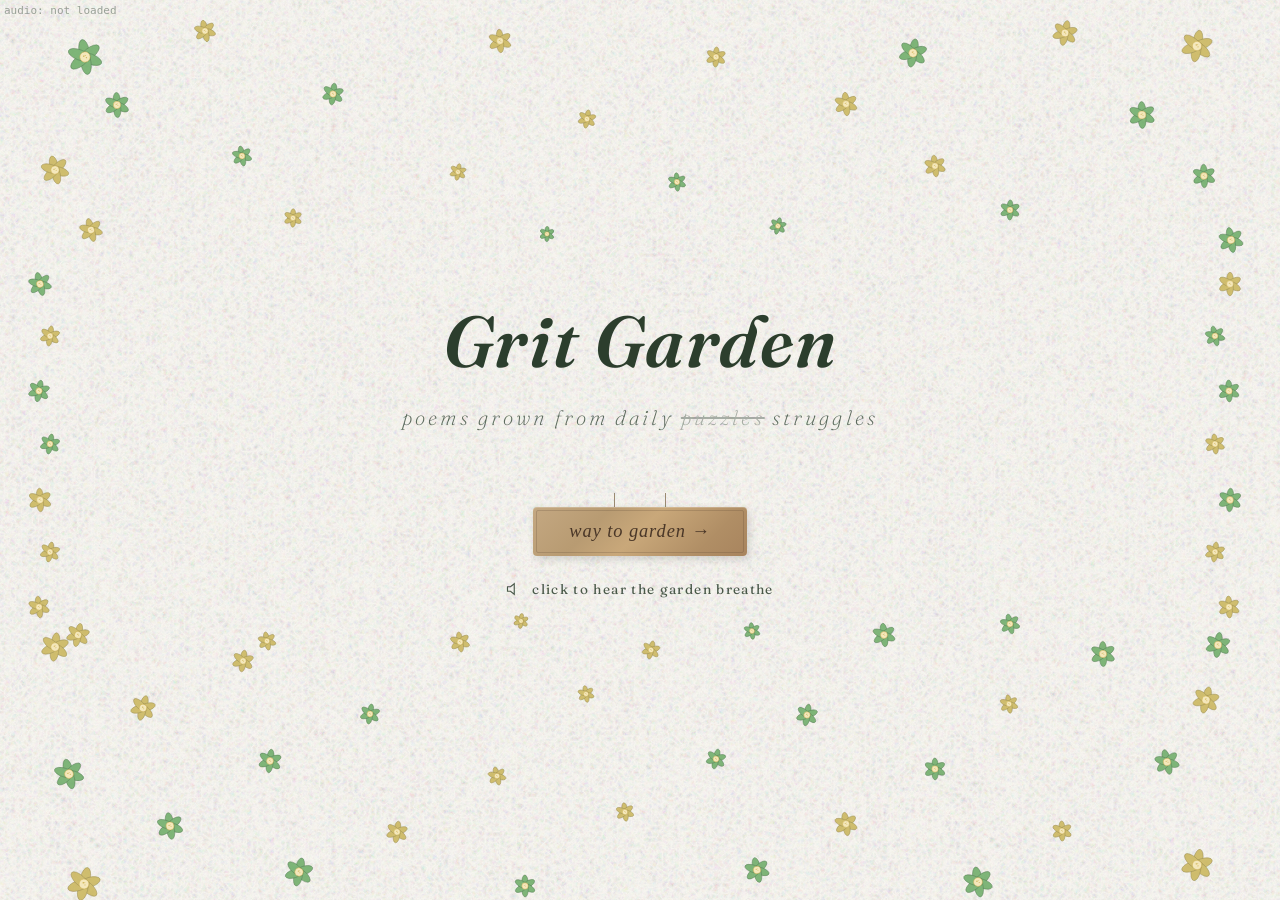
==== index.html @ 67c1cd51 "Update: navigation board design" ====
<!DOCTYPE html>
<html lang="en">
<head>
  <meta charset="UTF-8">
  <meta name="viewport" content="width=device-width, initial-scale=1.0">
  <title>Grit Garden</title>
  <meta name="description" content="A garden of poems grown from daily struggles. Each flower tells the story of persistence.">

  <!-- Open Graph -->
  <meta property="og:title" content="Grit Garden">
  <meta property="og:description" content="A garden of poems grown from daily struggles.">
  <meta property="og:type" content="website">

  <!-- Fonts -->
  <link rel="preconnect" href="https://fonts.googleapis.com">
  <link rel="preconnect" href="https://fonts.gstatic.com" crossorigin>
  <link href="https://fonts.googleapis.com/css2?family=Fraunces:ital,wght@0,200;0,600;1,200;1,600&family=DM+Serif+Display&display=swap" rel="stylesheet">

  <style>
    * {
      margin: 0;
      padding: 0;
      box-sizing: border-box;
    }

    :root {
      --bg-color: #f8f6f1;
      --text-color: #2c3e2d;
      --text-muted: #5d6b5e;
      --green: #6aaa64;
      --green-dark: #3d6b3d;
      --yellow: #c9b458;
    }

    body {
      font-family: 'DM Serif Display', Georgia, serif;
      background-color: var(--bg-color);
      color: var(--text-color);
      min-height: 100vh;
      display: flex;
      flex-direction: column;
      align-items: center;
      justify-content: center;
      position: relative;
      overflow: hidden;
    }

    /* Subtle sand texture */
    body::before {
      content: '';
      position: fixed;
      top: 0;
      left: 0;
      width: 100%;
      height: 100%;
      pointer-events: none;
      opacity: 0.25;
      background-image: url("data:image/svg+xml,%3Csvg viewBox='0 0 400 400' xmlns='http://www.w3.org/2000/svg'%3E%3Cfilter id='noise'%3E%3CfeTurbulence type='turbulence' baseFrequency='0.4' numOctaves='3' stitchTiles='stitch'/%3E%3C/filter%3E%3Crect width='100%' height='100%' filter='url(%23noise)'/%3E%3C/svg%3E");
    }

    /* Scattered flowers container */
    .scattered-flowers {
      position: fixed;
      top: 0;
      left: 0;
      width: 100%;
      height: 100%;
      pointer-events: none;
      z-index: 0;
    }

    .scattered-flower {
      position: absolute;
      opacity: 0.85;
      animation: gentle-float 8s ease-in-out infinite;
    }

    .scattered-flower:nth-child(odd) {
      animation-direction: reverse;
    }

    .scattered-flower.side-only {
      display: block;
    }

    @media (max-width: 600px) {
      .scattered-flower.side-only {
        display: block;
      }
    }

    @keyframes gentle-float {
      0%, 100% { transform: translateY(0) rotate(0deg); }
      50% { transform: translateY(-8px) rotate(3deg); }
    }

    /* Main content */
    .landing-content {
      position: relative;
      z-index: 2;
      text-align: center;
      padding: 40px 20px;
    }

    .title {
      font-family: 'Fraunces', Georgia, serif;
      font-size: 4.5rem;
      font-weight: 600;
      font-style: italic;
      letter-spacing: 0.02em;
      margin-bottom: 24px;
      line-height: 1.1;
    }

    .tagline {
      font-family: 'Fraunces', Georgia, serif;
      font-size: 1.3rem;
      font-weight: 200;
      font-style: italic;
      letter-spacing: 0.15em;
      color: var(--text-muted);
      margin-bottom: 60px;
    }

    .tagline s {
      opacity: 0.5;
      text-decoration: line-through;
    }

    .hanging-sign-wrapper {
      display: inline-flex;
      flex-direction: column;
      align-items: center;
      margin-bottom: 24px;
      animation: sign-sway 4s ease-in-out infinite;
      transform-origin: top center;
    }

    @keyframes sign-sway {
      0%, 100% { transform: rotate(-1.5deg); }
      50% { transform: rotate(1.5deg); }
    }

    .hanging-ropes {
      display: flex;
      gap: 50px;
    }

    .hanging-ropes span {
      width: 1px;
      height: 14px;
      background: #9a8b72;
    }

    .enter-btn {
      display: inline-block;
      padding: 14px 36px;
      background: linear-gradient(135deg, #c4a882 0%, #b89b72 30%, #c9a87a 50%, #b08e65 80%, #a8845e 100%);
      color: #4a3728;
      font-family: 'Sorts Mill Goudy', Georgia, serif;
      font-style: italic;
      font-size: 1.15rem;
      letter-spacing: 0.05em;
      text-decoration: none;
      cursor: pointer;
      border: none;
      border-radius: 4px;
      box-shadow: 2px 3px 8px rgba(0,0,0,0.15), inset 0 1px 0 rgba(255,255,255,0.2);
      position: relative;
      transition: box-shadow 0.2s;
    }

    .enter-btn::before {
      content: '';
      position: absolute;
      inset: 3px;
      border: 1px solid rgba(74,55,40,0.2);
      border-radius: 2px;
    }

    .enter-btn:hover {
      box-shadow: 2px 4px 12px rgba(0,0,0,0.2), inset 0 1px 0 rgba(255,255,255,0.2);
    }

    /* Sound toggle */
    .sound-toggle {
      display: flex;
      align-items: center;
      justify-content: center;
      gap: 8px;
      color: var(--text-color);
      font-family: 'Fraunces', Georgia, serif;
      font-weight: 400;
      font-size: 0.85rem;
      letter-spacing: 0.1em;
      cursor: pointer;
      opacity: 0.85;
      transition: opacity 0.2s ease;
    }

    .sound-toggle:hover {
      opacity: 1;
    }

    .sound-toggle svg {
      width: 18px;
      height: 18px;
    }

    .sound-toggle.muted svg .sound-wave {
      display: none;
    }

    /* Responsive */
    @media (max-width: 600px) {
      .title {
        font-size: 2.8rem;
      }

      .tagline {
        font-size: 1rem;
        letter-spacing: 0.1em;
        max-width: 220px;
        margin-left: auto;
        margin-right: auto;
      }

      .landing-content {
        padding: 30px 20px 50px;
      }

      .hanging-sign-wrapper {
        margin-bottom: 20px;
      }

      .sound-toggle {
        margin-bottom: 10px;
      }
    }
  </style>
  <script src="js/loader.js"></script>
</head>
<body>

  <!-- Scattered flowers -->
  <div class="scattered-flowers" id="scattered-flowers"></div>

  <!-- Main content -->
  <main class="landing-content">
    <h1 class="title">Grit Garden</h1>
    <p class="tagline">poems grown from daily <s>puzzles</s> struggles</p>

    <div class="hanging-sign-wrapper">
      <div class="hanging-ropes"><span></span><span></span></div>
      <a href="garden.html" class="enter-btn">way to garden →</a>
    </div>

    <div class="sound-toggle muted" id="sound-toggle">
      <svg viewBox="0 0 24 24" fill="none" stroke="currentColor" stroke-width="1.5">
        <path d="M11 5L6 9H2v6h4l5 4V5z"/>
        <path class="sound-wave" d="M15.54 8.46a5 5 0 0 1 0 7.07"/>
        <path class="sound-wave" d="M19.07 4.93a10 10 0 0 1 0 14.14"/>
      </svg>
      <span class="sound-text">Click to hear the garden breathe</span>
    </div>
  </main>

  <script src="js/flowers.js"></script>
  <script src="js/sound.js"></script>
  <script>
    // Scatter flowers across the page
    (function() {
      const container = document.getElementById('scattered-flowers');

      // On mobile, push bottom zone flowers down to avoid overlapping content
      const isMobile = window.innerWidth <= 600;
      const bottomShift = isMobile ? 8 : 0;
      const topShrink = isMobile ? -3 : 0;

      // Flower positions (percentage-based for responsiveness)
      // Clear band at y 28-68 so text/button/sound stay readable
      const positions = [
        // === TOP ZONE (y 0-27) ===
        // Corners
        { x: 5, y: 4, size: 42 },
        { x: 92, y: 3, size: 38 },
        // Row 1
        { x: 15, y: 2, size: 26 },
        { x: 38, y: 3, size: 28 },
        { x: 55, y: 5, size: 24 },
        { x: 70, y: 4, size: 34 },
        { x: 82, y: 2, size: 30 },
        // Row 2
        { x: 8, y: 10, size: 30 },
        { x: 25, y: 9, size: 26 },
        { x: 45, y: 12, size: 22 },
        { x: 65, y: 10, size: 28 },
        { x: 88, y: 11, size: 32 },
        // Row 3
        { x: 3, y: 17, size: 34 },
        { x: 18, y: 16, size: 24 },
        { x: 35, y: 18, size: 20 },
        { x: 52, y: 19, size: 22 },
        { x: 72, y: 17, size: 26 },
        { x: 93, y: 18, size: 28 },
        // Row 4 (transition edge)
        { x: 6, y: 24, size: 28 },
        { x: 22, y: 23, size: 22 },
        { x: 42, y: 25, size: 18 },
        { x: 60, y: 24, size: 20 },
        { x: 78, y: 22, size: 24 },
        { x: 95, y: 25, size: 30 },

        // === BOTTOM ZONE (y 68-98) ===
        // Row 1 (transition edge)
        { x: 5, y: 69, size: 28 },
        { x: 20, y: 70, size: 22 },
        { x: 40, y: 68, size: 18 },
        { x: 58, y: 69, size: 20 },
        { x: 78, y: 68, size: 24 },
        { x: 94, y: 70, size: 30 },
        // Row 2
        { x: 3, y: 70, size: 34 },
        { x: 18, y: 72, size: 26 },
        { x: 35, y: 70, size: 24 },
        { x: 50, y: 71, size: 22 },
        { x: 68, y: 69, size: 28 },
        { x: 85, y: 71, size: 30 },
        // Row 3
        { x: 10, y: 77, size: 30 },
        { x: 28, y: 78, size: 24 },
        { x: 45, y: 76, size: 20 },
        { x: 62, y: 78, size: 26 },
        { x: 78, y: 77, size: 22 },
        { x: 93, y: 76, size: 32 },
        // Row 4
        { x: 4, y: 84, size: 36 },
        { x: 20, y: 83, size: 28 },
        { x: 38, y: 85, size: 22 },
        { x: 55, y: 83, size: 24 },
        { x: 72, y: 84, size: 26 },
        { x: 90, y: 83, size: 30 },
        // Row 5
        { x: 12, y: 90, size: 32 },
        { x: 30, y: 91, size: 26 },
        { x: 48, y: 89, size: 22 },
        { x: 65, y: 90, size: 28 },
        { x: 82, y: 91, size: 24 },
        // Bottom edge
        { x: 5, y: 96, size: 40 },
        { x: 22, y: 95, size: 34 },
        { x: 40, y: 97, size: 26 },
        { x: 58, y: 95, size: 30 },
        { x: 75, y: 96, size: 36 },
        { x: 92, y: 94, size: 38 },
      ];

      // Side flowers in the center band (vertical lines flanking content)
      const sidePositions = [
        // Left side
        { x: 2, y: 30, size: 28 },
        { x: 3, y: 36, size: 24 },
        { x: 2, y: 42, size: 26 },
        { x: 3, y: 48, size: 24 },
        { x: 2, y: 54, size: 28 },
        { x: 3, y: 60, size: 24 },
        { x: 2, y: 66, size: 26 },
        // Right side
        { x: 95, y: 30, size: 28 },
        { x: 94, y: 36, size: 24 },
        { x: 95, y: 42, size: 26 },
        { x: 94, y: 48, size: 24 },
        { x: 95, y: 54, size: 28 },
        { x: 94, y: 60, size: 24 },
        { x: 95, y: 66, size: 26 },
      ];

      positions.forEach((pos, i) => {
        const div = document.createElement('div');
        div.className = 'scattered-flower';
        // Shift bottom zone down and top zone up on mobile
        let y = pos.y;
        if (pos.y >= 68) y = Math.min(98, pos.y + bottomShift);
        else if (pos.y <= 27) y = Math.max(1, pos.y + topShrink);
        div.style.left = pos.x + '%';
        div.style.top = y + '%';
        div.style.animationDelay = (i * 0.5) + 's';

        const seed = Date.now() + i * 1000;
        div.innerHTML = FlowerGenerator.generateSingleFlower(
          Math.random() > 0.5 ? 'green' : 'yellow',
          pos.size,
          seed
        );

        container.appendChild(div);
      });

      sidePositions.forEach((pos, i) => {
        const div = document.createElement('div');
        div.className = 'scattered-flower side-only';
        div.style.left = pos.x + '%';
        div.style.top = pos.y + '%';
        div.style.animationDelay = ((positions.length + i) * 0.5) + 's';

        const seed = Date.now() + (positions.length + i) * 1000;
        div.innerHTML = FlowerGenerator.generateSingleFlower(
          Math.random() > 0.5 ? 'green' : 'yellow',
          pos.size,
          seed
        );

        container.appendChild(div);
      });

      // Hide loader once flowers are rendered
      if (window.Loader) Loader.hide();
    })();


    // Flag logic (off by default - always show landing)
    const SKIP_LANDING_FLAG = false;

    if (SKIP_LANDING_FLAG && localStorage.getItem('seenLanding')) {
      window.location.href = 'garden.html';
    }

    // Mark as seen when entering
    document.querySelector('.enter-btn').addEventListener('click', () => {
      localStorage.setItem('seenLanding', 'true');
    });
  </script>

</body>
</html>
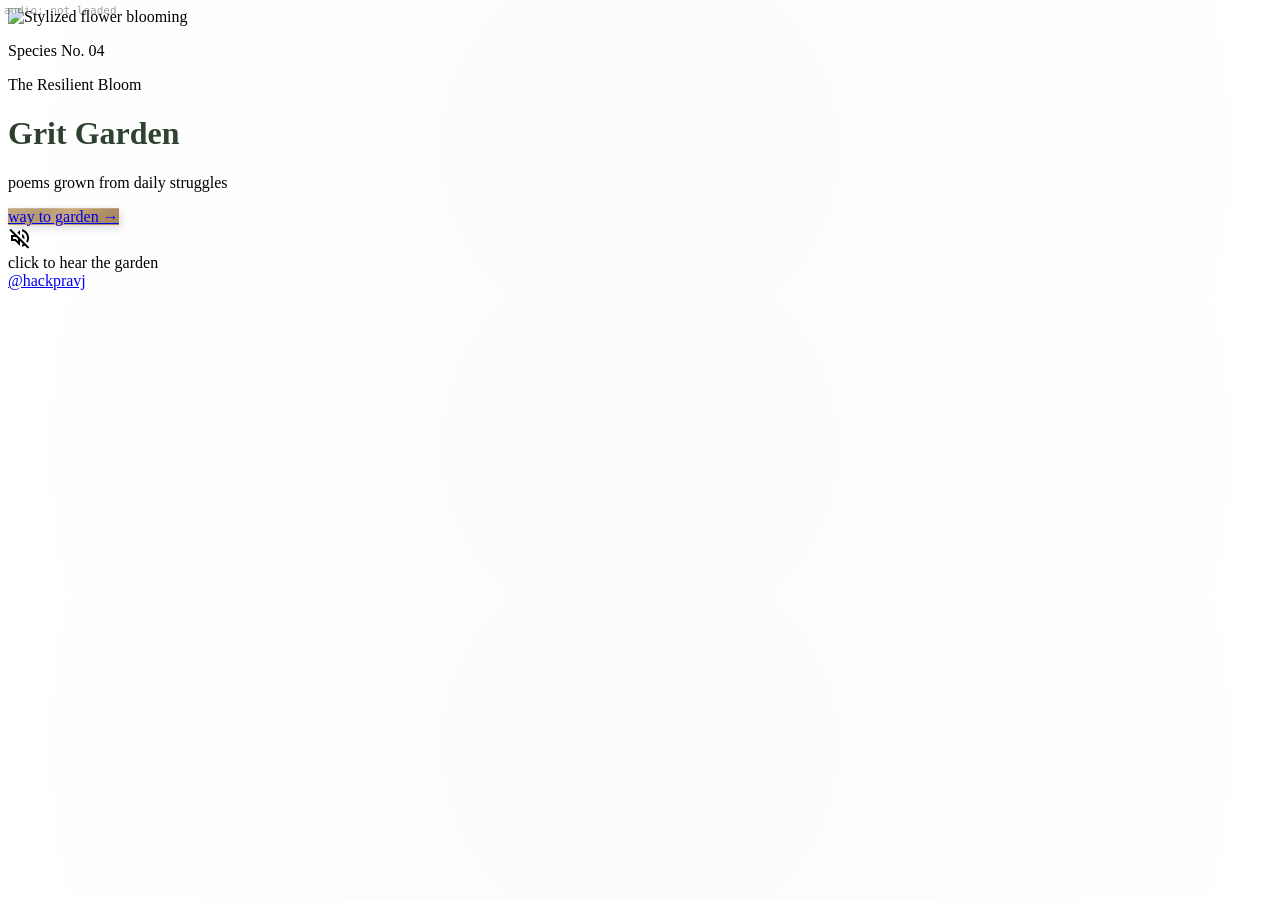
==== commit 9611481a: "Update: landing page layout" ====
--- a/index.html
+++ b/index.html
@@ -1,435 +1,176 @@
 <!DOCTYPE html>
-<html lang="en">
-<head>
-  <meta charset="UTF-8">
-  <meta name="viewport" content="width=device-width, initial-scale=1.0">
-  <title>Grit Garden</title>
-  <meta name="description" content="A garden of poems grown from daily struggles. Each flower tells the story of persistence.">
 
-  <!-- Open Graph -->
-  <meta property="og:title" content="Grit Garden">
-  <meta property="og:description" content="A garden of poems grown from daily struggles.">
-  <meta property="og:type" content="website">
+<html class="light" lang="en"><head>
+<meta charset="utf-8"/>
+<meta content="width=device-width, initial-scale=1.0" name="viewport"/>
+<title>Grit Garden | The Blooming Meaning</title>
+<!-- Google Fonts: Fraunces for headlines, Sorts Mill Goudy for body, DM Serif Display for labels -->
+<link href="https://fonts.googleapis.com/css2?family=Fraunces:ital,wght@0,200;0,400;0,600;0,700;1,200;1,400;1,600;1,700&amp;family=Sorts+Mill+Goudy:ital@0;1&amp;family=DM+Serif+Display&amp;display=swap" rel="stylesheet"/>
+<!-- Material Symbols -->
+<link href="https://fonts.googleapis.com/css2?family=Material+Symbols+Outlined:wght,FILL@100..700,0..1&amp;display=swap" rel="stylesheet"/>
+<link href="https://fonts.googleapis.com/css2?family=Material+Symbols+Outlined:wght,FILL@100..700,0..1&amp;display=swap" rel="stylesheet"/>
+<script src="https://cdn.tailwindcss.com?plugins=forms,container-queries"></script>
+<script id="tailwind-config">
+      tailwind.config = {
+        darkMode: "class",
+        theme: {
+          extend: {
+            colors: {
+              "surface-tint": "#6aaa64",
+              "on-surface-variant": "#5d6b5e",
+              "secondary": "#c9b458",
+              "on-secondary": "#ffffff",
+              "primary-fixed-dim": "#8cc084",
+              "surface-container-highest": "#e8e6e1",
+              "surface-container-low": "#f0ede6",
+              "outline": "#c5d4c0",
+              "secondary-fixed": "#f5e6b3",
+              "surface-container": "#f0eee9",
+              "primary-fixed": "#d3e8d0",
+              "tertiary": "#3d6b3d",
+              "primary": "#2c3e2d",
+              "on-secondary-container": "#8a7a40",
+              "inverse-surface": "#2c3e2d",
+              "tertiary-container": "#6aaa64",
+              "on-primary-container": "#8cc084",
+              "on-background": "#2c3e2d",
+              "on-tertiary": "#ffffff",
+              "surface": "#f8f6f1",
+              "on-primary": "#ffffff",
+              "surface-bright": "#f8f6f1",
+              "primary-container": "#2c3e2d",
+              "surface-container-high": "#eae8e3",
+              "secondary-fixed-dim": "#c9b458",
+              "tertiary-fixed-dim": "#6aaa64",
+              "surface-container-lowest": "#ffffff",
+              "secondary-container": "#f5e6b3",
+              "surface-dim": "#e8e6e1",
+              "on-primary-fixed-variant": "#3d6b3d",
+              "on-primary-fixed": "#2c3e2d",
+              "inverse-primary": "#8cc084",
+              "on-surface": "#2c3e2d",
+              "outline-variant": "#c5d4c0",
+              "background": "#f8f6f1",
+              "surface-variant": "#e8e6e1"
+            },
+            fontFamily: {
+              "headline": ["Fraunces"],
+              "body": ["Sorts Mill Goudy"],
+              "label": ["DM Serif Display"]
+            },
+            borderRadius: {"DEFAULT": "0.125rem", "lg": "0.25rem", "xl": "0.5rem", "full": "0.75rem"},
+          },
+        },
+      }
+    </script>
+<style>
+        .material-symbols-outlined {
+            font-variation-settings: 'FILL' 0, 'wght' 400, 'GRAD' 0, 'opsz' 24;
+        }
+        body {
+            background-image: radial-gradient(circle at 50% 50%, rgba(23, 40, 25, 0.02) 0%, transparent 100%);
+        }
+        .cta-wood:hover {
+            transform: rotate(-1deg) translateY(-2px);
+            box-shadow: 2px 4px 12px rgba(0,0,0,0.2), inset 0 1px 0 rgba(255,255,255,0.2);
+        }
+        @keyframes bar-pulse {
+            0%, 100% { transform: scaleY(1); }
+            50% { transform: scaleY(0.4); }
+        }
+        .text-ink {
+            background: linear-gradient(135deg, #2c3e2d 0%, #3d6b3d 100%);
+            -webkit-background-clip: text;
+            -webkit-text-fill-color: transparent;
+        }
+    </style>
+<script src="js/loader.js"></script>
+</head>
+<body class="bg-surface text-on-surface font-body h-screen flex flex-col overflow-hidden selection:bg-secondary-container selection:text-on-secondary-container">
+<main class="flex-grow flex flex-col items-center justify-center px-6 relative overflow-hidden">
+<!-- Ambient Background Element (Sun-drenched feel) -->
+<div class="absolute top-1/2 left-1/2 -translate-x-1/2 -translate-y-1/2 w-[800px] h-[800px] bg-secondary-container/10 blur-[120px] rounded-full -z-10"></div>
+<!-- Central Hero Section -->
+<div class="max-w-4xl w-full text-center py-6">
+<!-- The Asymmetric Botanical Element -->
+<div class="relative mb-6 flex justify-center">
+<div class="relative w-40 h-52 md:w-56 md:h-72">
+<img alt="Stylized flower blooming" class="w-full h-full object-cover rounded-xl" data-alt="Minimalist botanical illustration of a single delicate wild flower blooming with deep gnarled roots visible through semi-transparent soil texture" src="https://lh3.googleusercontent.com/aida-public/[base64]"/>
+<!-- Overlapping Glass Card -->
+<div class="absolute -bottom-6 -right-10 p-6 backdrop-blur-md bg-surface-container-lowest/60 border border-outline-variant/15 shadow-xl md:block hidden">
+<p class="font-label text-[10px] uppercase tracking-[0.2em] text-on-surface-variant mb-2">Species No. 04</p>
+<p class="font-headline italic text-primary text-xl">The Resilient Bloom</p>
+</div>
+</div>
+</div>
+<h1 class="font-headline text-5xl md:text-8xl text-ink font-semibold italic tracking-tight mb-4">
+                Grit Garden
+            </h1>
+<p class="font-body italic text-2xl md:text-3xl text-on-surface-variant max-w-2xl mx-auto leading-relaxed mb-6">
+                poems grown from daily struggles
+            </p>
+<div class="flex flex-col items-center gap-6">
+<a href="garden.html" class="cta-wood relative inline-block px-8 py-3 rounded font-headline font-extralight text-base tracking-wide text-[#4a3728] no-underline cursor-pointer" style="background:linear-gradient(135deg,#c4a882 0%,#b89b72 30%,#c9a87a 50%,#b08e65 80%,#a8845e 100%);box-shadow:2px 3px 8px rgba(0,0,0,0.15),inset 0 1px 0 rgba(255,255,255,0.2);transform:rotate(-2deg);">
+  <span class="absolute inset-[3px] border border-[#4a3728]/15 rounded-sm pointer-events-none"></span>
+  way to garden →
+</a>
+<!-- Audio Control -->
+<div class="sound-toggle-v2 flex items-center gap-3 bg-surface-container-highest/40 px-4 py-2 rounded-full border border-outline-variant/20 cursor-pointer hover:bg-surface-container-highest/60 transition-all duration-300" onclick="if(window.GardenSound) GardenSound.toggle()">
+<span class="material-symbols-outlined text-primary text-base" data-icon="volume_off">volume_off</span>
+<div class="sound-bars flex gap-[2px] items-end h-3 opacity-40">
+<div class="w-[3px] bg-primary" style="height:30%"></div>
+<div class="w-[3px] bg-primary" style="height:80%"></div>
+<div class="w-[3px] bg-primary" style="height:80%"></div>
+<div class="w-[3px] bg-primary" style="height:30%"></div>
+</div>
+<span class="font-body italic text-xs text-on-surface-variant">click to hear the garden</span>
+</div>
+</div>
+</div>
+</main>
+<!-- Footer -->
+<footer class="full-width py-4 mt-auto">
+<div class="text-center">
+<a href="https://x.com/hackpravj" target="_blank" class="font-body italic text-sm text-on-surface-variant/50 hover:text-on-surface-variant transition-colors duration-300">@hackpravj</a>
+</div>
+</footer>
+<script src="js/sound.js"></script>
+<script>
+  // Hide loader once page is ready
+  window.addEventListener('load', () => { if (window.Loader) Loader.hide(); });
+</script>
+<script>
+  // Sync the v2 sound toggle icon with sound state
+  document.addEventListener('DOMContentLoaded', () => {
+    const el = document.querySelector('.sound-toggle-v2');
+    if (!el) return;
 
-  <!-- Fonts -->
-  <link rel="preconnect" href="https://fonts.googleapis.com">
-  <link rel="preconnect" href="https://fonts.gstatic.com" crossorigin>
-  <link href="https://fonts.googleapis.com/css2?family=Fraunces:ital,wght@0,200;0,600;1,200;1,600&family=DM+Serif+Display&display=swap" rel="stylesheet">
-
-  <style>
-    * {
-      margin: 0;
-      padding: 0;
-      box-sizing: border-box;
-    }
-
-    :root {
-      --bg-color: #f8f6f1;
-      --text-color: #2c3e2d;
-      --text-muted: #5d6b5e;
-      --green: #6aaa64;
-      --green-dark: #3d6b3d;
-      --yellow: #c9b458;
-    }
-
-    body {
-      font-family: 'DM Serif Display', Georgia, serif;
-      background-color: var(--bg-color);
-      color: var(--text-color);
-      min-height: 100vh;
-      display: flex;
-      flex-direction: column;
-      align-items: center;
-      justify-content: center;
-      position: relative;
-      overflow: hidden;
-    }
-
-    /* Subtle sand texture */
-    body::before {
-      content: '';
-      position: fixed;
-      top: 0;
-      left: 0;
-      width: 100%;
-      height: 100%;
-      pointer-events: none;
-      opacity: 0.25;
-      background-image: url("data:image/svg+xml,%3Csvg viewBox='0 0 400 400' xmlns='http://www.w3.org/2000/svg'%3E%3Cfilter id='noise'%3E%3CfeTurbulence type='turbulence' baseFrequency='0.4' numOctaves='3' stitchTiles='stitch'/%3E%3C/filter%3E%3Crect width='100%' height='100%' filter='url(%23noise)'/%3E%3C/svg%3E");
-    }
-
-    /* Scattered flowers container */
-    .scattered-flowers {
-      position: fixed;
-      top: 0;
-      left: 0;
-      width: 100%;
-      height: 100%;
-      pointer-events: none;
-      z-index: 0;
-    }
-
-    .scattered-flower {
-      position: absolute;
-      opacity: 0.85;
-      animation: gentle-float 8s ease-in-out infinite;
-    }
-
-    .scattered-flower:nth-child(odd) {
-      animation-direction: reverse;
-    }
-
-    .scattered-flower.side-only {
-      display: block;
-    }
-
-    @media (max-width: 600px) {
-      .scattered-flower.side-only {
-        display: block;
+    function updateIcon() {
+      const icon = el.querySelector('.material-symbols-outlined');
+      const label = el.querySelector('.font-body');
+      const bars = el.querySelector('.sound-bars');
+      const barHeights = { on: ['100%','66%','50%','75%'], off: ['30%','80%','80%','30%'] };
+      if (window.GardenSound && GardenSound.isEnabled()) {
+        icon.textContent = 'volume_up';
+        label.textContent = 'the garden is breathing';
+        bars.style.opacity = '1';
+        bars.querySelectorAll('div').forEach((bar, i) => {
+          bar.style.height = barHeights.on[i];
+          bar.style.animation = `bar-pulse 1.2s ease-in-out ${i * 0.15}s infinite`;
+        });
+      } else {
+        icon.textContent = 'volume_off';
+        label.textContent = 'click to hear the garden';
+        bars.style.opacity = '0.3';
+        bars.querySelectorAll('div').forEach((bar, i) => {
+          bar.style.height = barHeights.off[i];
+          bar.style.animation = 'none';
+        });
       }
     }
 
-    @keyframes gentle-float {
-      0%, 100% { transform: translateY(0) rotate(0deg); }
-      50% { transform: translateY(-8px) rotate(3deg); }
-    }
-
-    /* Main content */
-    .landing-content {
-      position: relative;
-      z-index: 2;
-      text-align: center;
-      padding: 40px 20px;
-    }
-
-    .title {
-      font-family: 'Fraunces', Georgia, serif;
-      font-size: 4.5rem;
-      font-weight: 600;
-      font-style: italic;
-      letter-spacing: 0.02em;
-      margin-bottom: 24px;
-      line-height: 1.1;
-    }
-
-    .tagline {
-      font-family: 'Fraunces', Georgia, serif;
-      font-size: 1.3rem;
-      font-weight: 200;
-      font-style: italic;
-      letter-spacing: 0.15em;
-      color: var(--text-muted);
-      margin-bottom: 60px;
-    }
-
-    .tagline s {
-      opacity: 0.5;
-      text-decoration: line-through;
-    }
-
-    .hanging-sign-wrapper {
-      display: inline-flex;
-      flex-direction: column;
-      align-items: center;
-      margin-bottom: 24px;
-      animation: sign-sway 4s ease-in-out infinite;
-      transform-origin: top center;
-    }
-
-    @keyframes sign-sway {
-      0%, 100% { transform: rotate(-1.5deg); }
-      50% { transform: rotate(1.5deg); }
-    }
-
-    .hanging-ropes {
-      display: flex;
-      gap: 50px;
-    }
-
-    .hanging-ropes span {
-      width: 1px;
-      height: 14px;
-      background: #9a8b72;
-    }
-
-    .enter-btn {
-      display: inline-block;
-      padding: 14px 36px;
-      background: linear-gradient(135deg, #c4a882 0%, #b89b72 30%, #c9a87a 50%, #b08e65 80%, #a8845e 100%);
-      color: #4a3728;
-      font-family: 'Sorts Mill Goudy', Georgia, serif;
-      font-style: italic;
-      font-size: 1.15rem;
-      letter-spacing: 0.05em;
-      text-decoration: none;
-      cursor: pointer;
-      border: none;
-      border-radius: 4px;
-      box-shadow: 2px 3px 8px rgba(0,0,0,0.15), inset 0 1px 0 rgba(255,255,255,0.2);
-      position: relative;
-      transition: box-shadow 0.2s;
-    }
-
-    .enter-btn::before {
-      content: '';
-      position: absolute;
-      inset: 3px;
-      border: 1px solid rgba(74,55,40,0.2);
-      border-radius: 2px;
-    }
-
-    .enter-btn:hover {
-      box-shadow: 2px 4px 12px rgba(0,0,0,0.2), inset 0 1px 0 rgba(255,255,255,0.2);
-    }
-
-    /* Sound toggle */
-    .sound-toggle {
-      display: flex;
-      align-items: center;
-      justify-content: center;
-      gap: 8px;
-      color: var(--text-color);
-      font-family: 'Fraunces', Georgia, serif;
-      font-weight: 400;
-      font-size: 0.85rem;
-      letter-spacing: 0.1em;
-      cursor: pointer;
-      opacity: 0.85;
-      transition: opacity 0.2s ease;
-    }
-
-    .sound-toggle:hover {
-      opacity: 1;
-    }
-
-    .sound-toggle svg {
-      width: 18px;
-      height: 18px;
-    }
-
-    .sound-toggle.muted svg .sound-wave {
-      display: none;
-    }
-
-    /* Responsive */
-    @media (max-width: 600px) {
-      .title {
-        font-size: 2.8rem;
-      }
-
-      .tagline {
-        font-size: 1rem;
-        letter-spacing: 0.1em;
-        max-width: 220px;
-        margin-left: auto;
-        margin-right: auto;
-      }
-
-      .landing-content {
-        padding: 30px 20px 50px;
-      }
-
-      .hanging-sign-wrapper {
-        margin-bottom: 20px;
-      }
-
-      .sound-toggle {
-        margin-bottom: 10px;
-      }
-    }
-  </style>
-  <script src="js/loader.js"></script>
-</head>
-<body>
-
-  <!-- Scattered flowers -->
-  <div class="scattered-flowers" id="scattered-flowers"></div>
-
-  <!-- Main content -->
-  <main class="landing-content">
-    <h1 class="title">Grit Garden</h1>
-    <p class="tagline">poems grown from daily <s>puzzles</s> struggles</p>
-
-    <div class="hanging-sign-wrapper">
-      <div class="hanging-ropes"><span></span><span></span></div>
-      <a href="garden.html" class="enter-btn">way to garden →</a>
-    </div>
-
-    <div class="sound-toggle muted" id="sound-toggle">
-      <svg viewBox="0 0 24 24" fill="none" stroke="currentColor" stroke-width="1.5">
-        <path d="M11 5L6 9H2v6h4l5 4V5z"/>
-        <path class="sound-wave" d="M15.54 8.46a5 5 0 0 1 0 7.07"/>
-        <path class="sound-wave" d="M19.07 4.93a10 10 0 0 1 0 14.14"/>
-      </svg>
-      <span class="sound-text">Click to hear the garden breathe</span>
-    </div>
-  </main>
-
-  <script src="js/flowers.js"></script>
-  <script src="js/sound.js"></script>
-  <script>
-    // Scatter flowers across the page
-    (function() {
-      const container = document.getElementById('scattered-flowers');
-
-      // On mobile, push bottom zone flowers down to avoid overlapping content
-      const isMobile = window.innerWidth <= 600;
-      const bottomShift = isMobile ? 8 : 0;
-      const topShrink = isMobile ? -3 : 0;
-
-      // Flower positions (percentage-based for responsiveness)
-      // Clear band at y 28-68 so text/button/sound stay readable
-      const positions = [
-        // === TOP ZONE (y 0-27) ===
-        // Corners
-        { x: 5, y: 4, size: 42 },
-        { x: 92, y: 3, size: 38 },
-        // Row 1
-        { x: 15, y: 2, size: 26 },
-        { x: 38, y: 3, size: 28 },
-        { x: 55, y: 5, size: 24 },
-        { x: 70, y: 4, size: 34 },
-        { x: 82, y: 2, size: 30 },
-        // Row 2
-        { x: 8, y: 10, size: 30 },
-        { x: 25, y: 9, size: 26 },
-        { x: 45, y: 12, size: 22 },
-        { x: 65, y: 10, size: 28 },
-        { x: 88, y: 11, size: 32 },
-        // Row 3
-        { x: 3, y: 17, size: 34 },
-        { x: 18, y: 16, size: 24 },
-        { x: 35, y: 18, size: 20 },
-        { x: 52, y: 19, size: 22 },
-        { x: 72, y: 17, size: 26 },
-        { x: 93, y: 18, size: 28 },
-        // Row 4 (transition edge)
-        { x: 6, y: 24, size: 28 },
-        { x: 22, y: 23, size: 22 },
-        { x: 42, y: 25, size: 18 },
-        { x: 60, y: 24, size: 20 },
-        { x: 78, y: 22, size: 24 },
-        { x: 95, y: 25, size: 30 },
-
-        // === BOTTOM ZONE (y 68-98) ===
-        // Row 1 (transition edge)
-        { x: 5, y: 69, size: 28 },
-        { x: 20, y: 70, size: 22 },
-        { x: 40, y: 68, size: 18 },
-        { x: 58, y: 69, size: 20 },
-        { x: 78, y: 68, size: 24 },
-        { x: 94, y: 70, size: 30 },
-        // Row 2
-        { x: 3, y: 70, size: 34 },
-        { x: 18, y: 72, size: 26 },
-        { x: 35, y: 70, size: 24 },
-        { x: 50, y: 71, size: 22 },
-        { x: 68, y: 69, size: 28 },
-        { x: 85, y: 71, size: 30 },
-        // Row 3
-        { x: 10, y: 77, size: 30 },
-        { x: 28, y: 78, size: 24 },
-        { x: 45, y: 76, size: 20 },
-        { x: 62, y: 78, size: 26 },
-        { x: 78, y: 77, size: 22 },
-        { x: 93, y: 76, size: 32 },
-        // Row 4
-        { x: 4, y: 84, size: 36 },
-        { x: 20, y: 83, size: 28 },
-        { x: 38, y: 85, size: 22 },
-        { x: 55, y: 83, size: 24 },
-        { x: 72, y: 84, size: 26 },
-        { x: 90, y: 83, size: 30 },
-        // Row 5
-        { x: 12, y: 90, size: 32 },
-        { x: 30, y: 91, size: 26 },
-        { x: 48, y: 89, size: 22 },
-        { x: 65, y: 90, size: 28 },
-        { x: 82, y: 91, size: 24 },
-        // Bottom edge
-        { x: 5, y: 96, size: 40 },
-        { x: 22, y: 95, size: 34 },
-        { x: 40, y: 97, size: 26 },
-        { x: 58, y: 95, size: 30 },
-        { x: 75, y: 96, size: 36 },
-        { x: 92, y: 94, size: 38 },
-      ];
-
-      // Side flowers in the center band (vertical lines flanking content)
-      const sidePositions = [
-        // Left side
-        { x: 2, y: 30, size: 28 },
-        { x: 3, y: 36, size: 24 },
-        { x: 2, y: 42, size: 26 },
-        { x: 3, y: 48, size: 24 },
-        { x: 2, y: 54, size: 28 },
-        { x: 3, y: 60, size: 24 },
-        { x: 2, y: 66, size: 26 },
-        // Right side
-        { x: 95, y: 30, size: 28 },
-        { x: 94, y: 36, size: 24 },
-        { x: 95, y: 42, size: 26 },
-        { x: 94, y: 48, size: 24 },
-        { x: 95, y: 54, size: 28 },
-        { x: 94, y: 60, size: 24 },
-        { x: 95, y: 66, size: 26 },
-      ];
-
-      positions.forEach((pos, i) => {
-        const div = document.createElement('div');
-        div.className = 'scattered-flower';
-        // Shift bottom zone down and top zone up on mobile
-        let y = pos.y;
-        if (pos.y >= 68) y = Math.min(98, pos.y + bottomShift);
-        else if (pos.y <= 27) y = Math.max(1, pos.y + topShrink);
-        div.style.left = pos.x + '%';
-        div.style.top = y + '%';
-        div.style.animationDelay = (i * 0.5) + 's';
-
-        const seed = Date.now() + i * 1000;
-        div.innerHTML = FlowerGenerator.generateSingleFlower(
-          Math.random() > 0.5 ? 'green' : 'yellow',
-          pos.size,
-          seed
-        );
-
-        container.appendChild(div);
-      });
-
-      sidePositions.forEach((pos, i) => {
-        const div = document.createElement('div');
-        div.className = 'scattered-flower side-only';
-        div.style.left = pos.x + '%';
-        div.style.top = pos.y + '%';
-        div.style.animationDelay = ((positions.length + i) * 0.5) + 's';
-
-        const seed = Date.now() + (positions.length + i) * 1000;
-        div.innerHTML = FlowerGenerator.generateSingleFlower(
-          Math.random() > 0.5 ? 'green' : 'yellow',
-          pos.size,
-          seed
-        );
-
-        container.appendChild(div);
-      });
-
-      // Hide loader once flowers are rendered
-      if (window.Loader) Loader.hide();
-    })();
-
-
-    // Flag logic (off by default - always show landing)
-    const SKIP_LANDING_FLAG = false;
-
-    if (SKIP_LANDING_FLAG && localStorage.getItem('seenLanding')) {
-      window.location.href = 'garden.html';
-    }
-
-    // Mark as seen when entering
-    document.querySelector('.enter-btn').addEventListener('click', () => {
-      localStorage.setItem('seenLanding', 'true');
-    });
-  </script>
-
-</body>
-</html>
+    el.addEventListener('click', () => setTimeout(updateIcon, 100));
+    updateIcon();
+  });
+</script>
+</body></html>
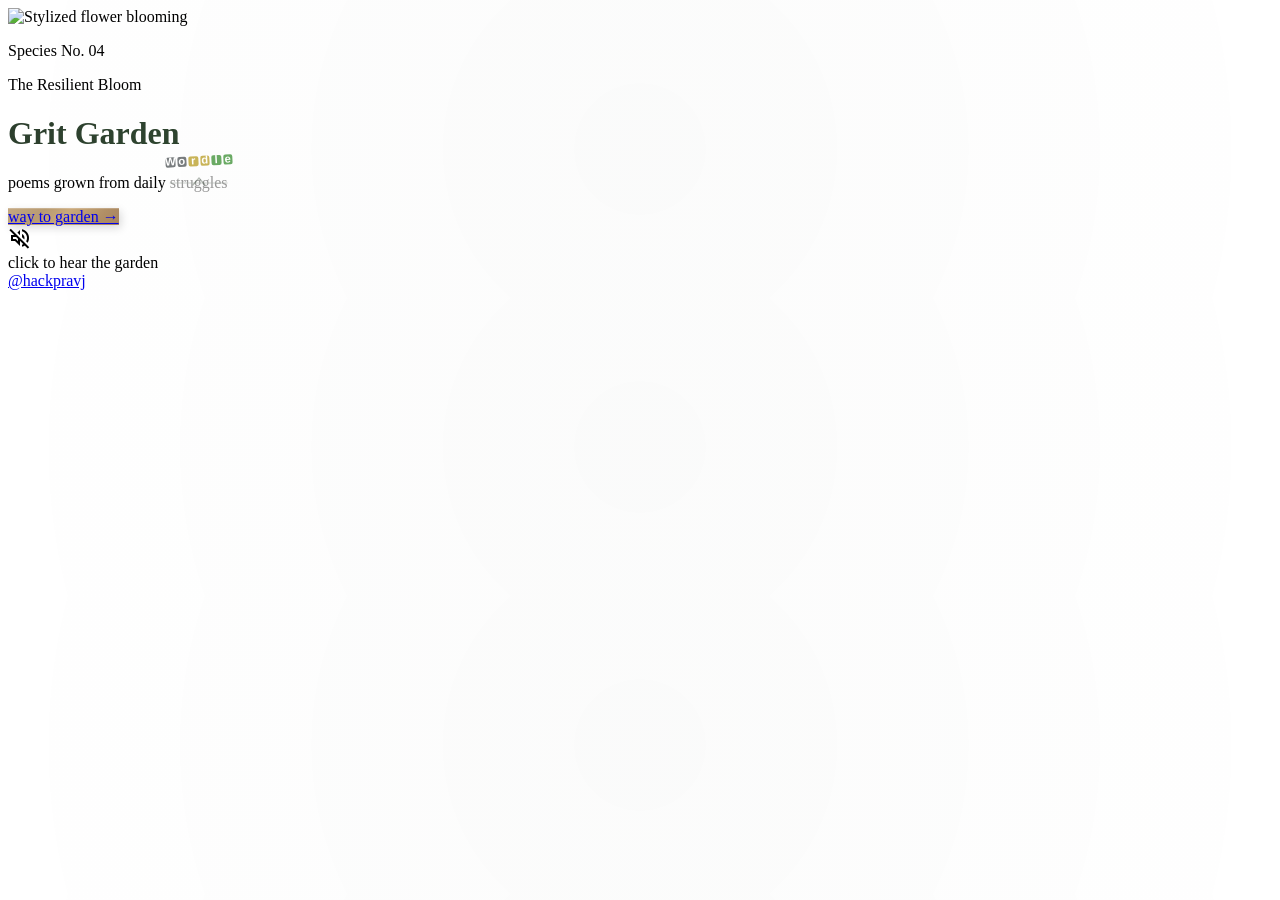
==== commit 76d35746: "Update: tagline content and style" ====
--- a/index.html
+++ b/index.html
@@ -106,8 +106,8 @@
 <h1 class="font-headline text-5xl md:text-8xl text-ink font-semibold italic tracking-tight mb-4">
                 Grit Garden
             </h1>
-<p class="font-body italic text-2xl md:text-3xl text-on-surface-variant max-w-2xl mx-auto leading-relaxed mb-6">
-                poems grown from daily struggles
+<p class="font-body italic text-2xl md:text-3xl text-on-surface-variant max-w-2xl mx-auto leading-relaxed mb-6 mt-10">
+                poems grown from daily <span style="position:relative;display:inline-block;"><span style="position:absolute;top:-1.1em;left:50%;transform:translateX(-50%) rotate(-3deg);white-space:nowrap;display:inline-flex;gap:2px;"><span style="display:inline-flex;align-items:center;justify-content:center;width:0.85em;height:0.85em;border-radius:2px;background:#787c7e;color:white;font-family:-apple-system,sans-serif;font-weight:700;font-style:normal;font-size:0.7em;line-height:1;">W</span><span style="display:inline-flex;align-items:center;justify-content:center;width:0.85em;height:0.85em;border-radius:2px;background:#787c7e;color:white;font-family:-apple-system,sans-serif;font-weight:700;font-style:normal;font-size:0.7em;line-height:1;">o</span><span style="display:inline-flex;align-items:center;justify-content:center;width:0.85em;height:0.85em;border-radius:2px;background:#c9b458;color:white;font-family:-apple-system,sans-serif;font-weight:700;font-style:normal;font-size:0.7em;line-height:1;">r</span><span style="display:inline-flex;align-items:center;justify-content:center;width:0.85em;height:0.85em;border-radius:2px;background:#c9b458;color:white;font-family:-apple-system,sans-serif;font-weight:700;font-style:normal;font-size:0.7em;line-height:1;">d</span><span style="display:inline-flex;align-items:center;justify-content:center;width:0.85em;height:0.85em;border-radius:2px;background:#6aaa64;color:white;font-family:-apple-system,sans-serif;font-weight:700;font-style:normal;font-size:0.7em;line-height:1;">l</span><span style="display:inline-flex;align-items:center;justify-content:center;width:0.85em;height:0.85em;border-radius:2px;background:#6aaa64;color:white;font-family:-apple-system,sans-serif;font-weight:700;font-style:normal;font-size:0.7em;line-height:1;">e</span></span><span style="text-decoration:line-through;text-decoration-color:rgba(44,62,45,0.3);text-decoration-thickness:1.5px;opacity:0.4;">struggles</span><span style="position:absolute;top:-0.05em;left:50%;transform:translateX(-50%);opacity:0.35;line-height:1;"><svg width="14" height="10" viewBox="0 0 14 10"><path d="M1 9 L7 2 L13 9" stroke="#2c3e2d" stroke-width="1.2" fill="none" stroke-linecap="round"/></svg></span></span>
             </p>
 <div class="flex flex-col items-center gap-6">
 <a href="garden.html" class="cta-wood relative inline-block px-8 py-3 rounded font-headline font-extralight text-base tracking-wide text-[#4a3728] no-underline cursor-pointer" style="background:linear-gradient(135deg,#c4a882 0%,#b89b72 30%,#c9a87a 50%,#b08e65 80%,#a8845e 100%);box-shadow:2px 3px 8px rgba(0,0,0,0.15),inset 0 1px 0 rgba(255,255,255,0.2);transform:rotate(-2deg);">
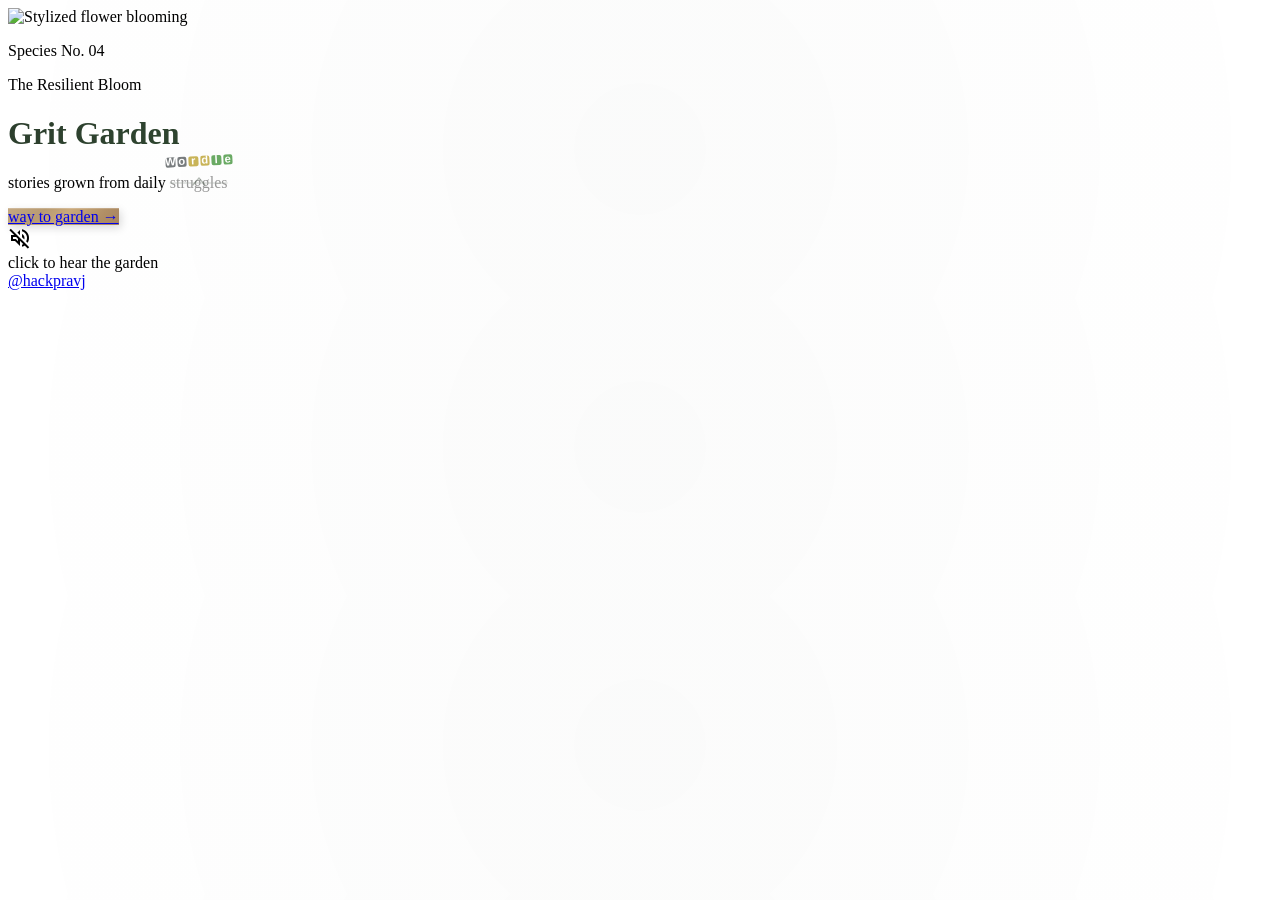
==== commit 8f376521: "Change: pivot from poem to story" ====
--- a/index.html
+++ b/index.html
@@ -1,9 +1,35 @@
 <!DOCTYPE html>
 
 <html class="light" lang="en"><head>
+<!-- Google tag (gtag.js) -->
+<script async src="https://www.googletagmanager.com/gtag/js?id=G-CGX9YFH5J7"></script>
+<script>
+  window.dataLayer = window.dataLayer || [];
+  function gtag(){dataLayer.push(arguments);}
+  gtag('js', new Date());
+  gtag('config', 'G-CGX9YFH5J7');
+</script>
 <meta charset="utf-8"/>
 <meta content="width=device-width, initial-scale=1.0" name="viewport"/>
-<title>Grit Garden | The Blooming Meaning</title>
+<title>Grit Garden | stories grown from daily struggles</title>
+<meta name="description" content="A garden of stories grown from daily Wordle struggles. Each flower tells the story of persistence.">
+
+<!-- Open Graph -->
+<meta property="og:title" content="Grit Garden — stories grown from daily Wordle struggles">
+<meta property="og:description" content="Each Wordle game becomes a bouquet of flowers and a story. Green petals for correct letters, yellow for misplaced ones. The emotional arc of every game mapped onto prose.">
+<meta property="og:type" content="website">
+<meta property="og:url" content="https://grit.garden">
+<meta property="og:site_name" content="Grit Garden">
+<meta property="og:image" content="https://grit.garden/assets/og-image.png">
+
+<!-- Twitter Card -->
+<meta name="twitter:card" content="summary_large_image">
+<meta name="twitter:title" content="Grit Garden — stories grown from daily Wordle struggles">
+<meta name="twitter:description" content="Each Wordle game becomes a bouquet of flowers and a story. Green petals for correct letters, yellow for misplaced ones. The emotional arc of every game mapped onto prose.">
+<meta name="twitter:image" content="https://grit.garden/assets/og-image.png">
+
+<link rel="canonical" href="https://grit.garden">
+
 <!-- Google Fonts: Fraunces for headlines, Sorts Mill Goudy for body, DM Serif Display for labels -->
 <link href="https://fonts.googleapis.com/css2?family=Fraunces:ital,wght@0,200;0,400;0,600;0,700;1,200;1,400;1,600;1,700&amp;family=Sorts+Mill+Goudy:ital@0;1&amp;family=DM+Serif+Display&amp;display=swap" rel="stylesheet"/>
 <!-- Material Symbols -->
@@ -107,7 +133,7 @@
                 Grit Garden
             </h1>
 <p class="font-body italic text-2xl md:text-3xl text-on-surface-variant max-w-2xl mx-auto leading-relaxed mb-6 mt-10">
-                poems grown from daily <span style="position:relative;display:inline-block;"><span style="position:absolute;top:-1.1em;left:50%;transform:translateX(-50%) rotate(-3deg);white-space:nowrap;display:inline-flex;gap:2px;"><span style="display:inline-flex;align-items:center;justify-content:center;width:0.85em;height:0.85em;border-radius:2px;background:#787c7e;color:white;font-family:-apple-system,sans-serif;font-weight:700;font-style:normal;font-size:0.7em;line-height:1;">W</span><span style="display:inline-flex;align-items:center;justify-content:center;width:0.85em;height:0.85em;border-radius:2px;background:#787c7e;color:white;font-family:-apple-system,sans-serif;font-weight:700;font-style:normal;font-size:0.7em;line-height:1;">o</span><span style="display:inline-flex;align-items:center;justify-content:center;width:0.85em;height:0.85em;border-radius:2px;background:#c9b458;color:white;font-family:-apple-system,sans-serif;font-weight:700;font-style:normal;font-size:0.7em;line-height:1;">r</span><span style="display:inline-flex;align-items:center;justify-content:center;width:0.85em;height:0.85em;border-radius:2px;background:#c9b458;color:white;font-family:-apple-system,sans-serif;font-weight:700;font-style:normal;font-size:0.7em;line-height:1;">d</span><span style="display:inline-flex;align-items:center;justify-content:center;width:0.85em;height:0.85em;border-radius:2px;background:#6aaa64;color:white;font-family:-apple-system,sans-serif;font-weight:700;font-style:normal;font-size:0.7em;line-height:1;">l</span><span style="display:inline-flex;align-items:center;justify-content:center;width:0.85em;height:0.85em;border-radius:2px;background:#6aaa64;color:white;font-family:-apple-system,sans-serif;font-weight:700;font-style:normal;font-size:0.7em;line-height:1;">e</span></span><span style="text-decoration:line-through;text-decoration-color:rgba(44,62,45,0.3);text-decoration-thickness:1.5px;opacity:0.4;">struggles</span><span style="position:absolute;top:-0.05em;left:50%;transform:translateX(-50%);opacity:0.35;line-height:1;"><svg width="14" height="10" viewBox="0 0 14 10"><path d="M1 9 L7 2 L13 9" stroke="#2c3e2d" stroke-width="1.2" fill="none" stroke-linecap="round"/></svg></span></span>
+                stories grown from daily <span style="position:relative;display:inline-block;"><span style="position:absolute;top:-1.1em;left:50%;transform:translateX(-50%) rotate(-3deg);white-space:nowrap;display:inline-flex;gap:2px;"><span style="display:inline-flex;align-items:center;justify-content:center;width:0.85em;height:0.85em;border-radius:2px;background:#787c7e;color:white;font-family:-apple-system,sans-serif;font-weight:700;font-style:normal;font-size:0.7em;line-height:1;">W</span><span style="display:inline-flex;align-items:center;justify-content:center;width:0.85em;height:0.85em;border-radius:2px;background:#787c7e;color:white;font-family:-apple-system,sans-serif;font-weight:700;font-style:normal;font-size:0.7em;line-height:1;">o</span><span style="display:inline-flex;align-items:center;justify-content:center;width:0.85em;height:0.85em;border-radius:2px;background:#c9b458;color:white;font-family:-apple-system,sans-serif;font-weight:700;font-style:normal;font-size:0.7em;line-height:1;">r</span><span style="display:inline-flex;align-items:center;justify-content:center;width:0.85em;height:0.85em;border-radius:2px;background:#c9b458;color:white;font-family:-apple-system,sans-serif;font-weight:700;font-style:normal;font-size:0.7em;line-height:1;">d</span><span style="display:inline-flex;align-items:center;justify-content:center;width:0.85em;height:0.85em;border-radius:2px;background:#6aaa64;color:white;font-family:-apple-system,sans-serif;font-weight:700;font-style:normal;font-size:0.7em;line-height:1;">l</span><span style="display:inline-flex;align-items:center;justify-content:center;width:0.85em;height:0.85em;border-radius:2px;background:#6aaa64;color:white;font-family:-apple-system,sans-serif;font-weight:700;font-style:normal;font-size:0.7em;line-height:1;">e</span></span><span style="text-decoration:line-through;text-decoration-color:rgba(44,62,45,0.3);text-decoration-thickness:1.5px;opacity:0.4;">struggles</span><span style="position:absolute;top:-0.05em;left:50%;transform:translateX(-50%);opacity:0.35;line-height:1;"><svg width="14" height="10" viewBox="0 0 14 10"><path d="M1 9 L7 2 L13 9" stroke="#2c3e2d" stroke-width="1.2" fill="none" stroke-linecap="round"/></svg></span></span>
             </p>
 <div class="flex flex-col items-center gap-6">
 <a href="garden.html" class="cta-wood relative inline-block px-8 py-3 rounded font-headline font-extralight text-base tracking-wide text-[#4a3728] no-underline cursor-pointer" style="background:linear-gradient(135deg,#c4a882 0%,#b89b72 30%,#c9a87a 50%,#b08e65 80%,#a8845e 100%);box-shadow:2px 3px 8px rgba(0,0,0,0.15),inset 0 1px 0 rgba(255,255,255,0.2);transform:rotate(-2deg);">
